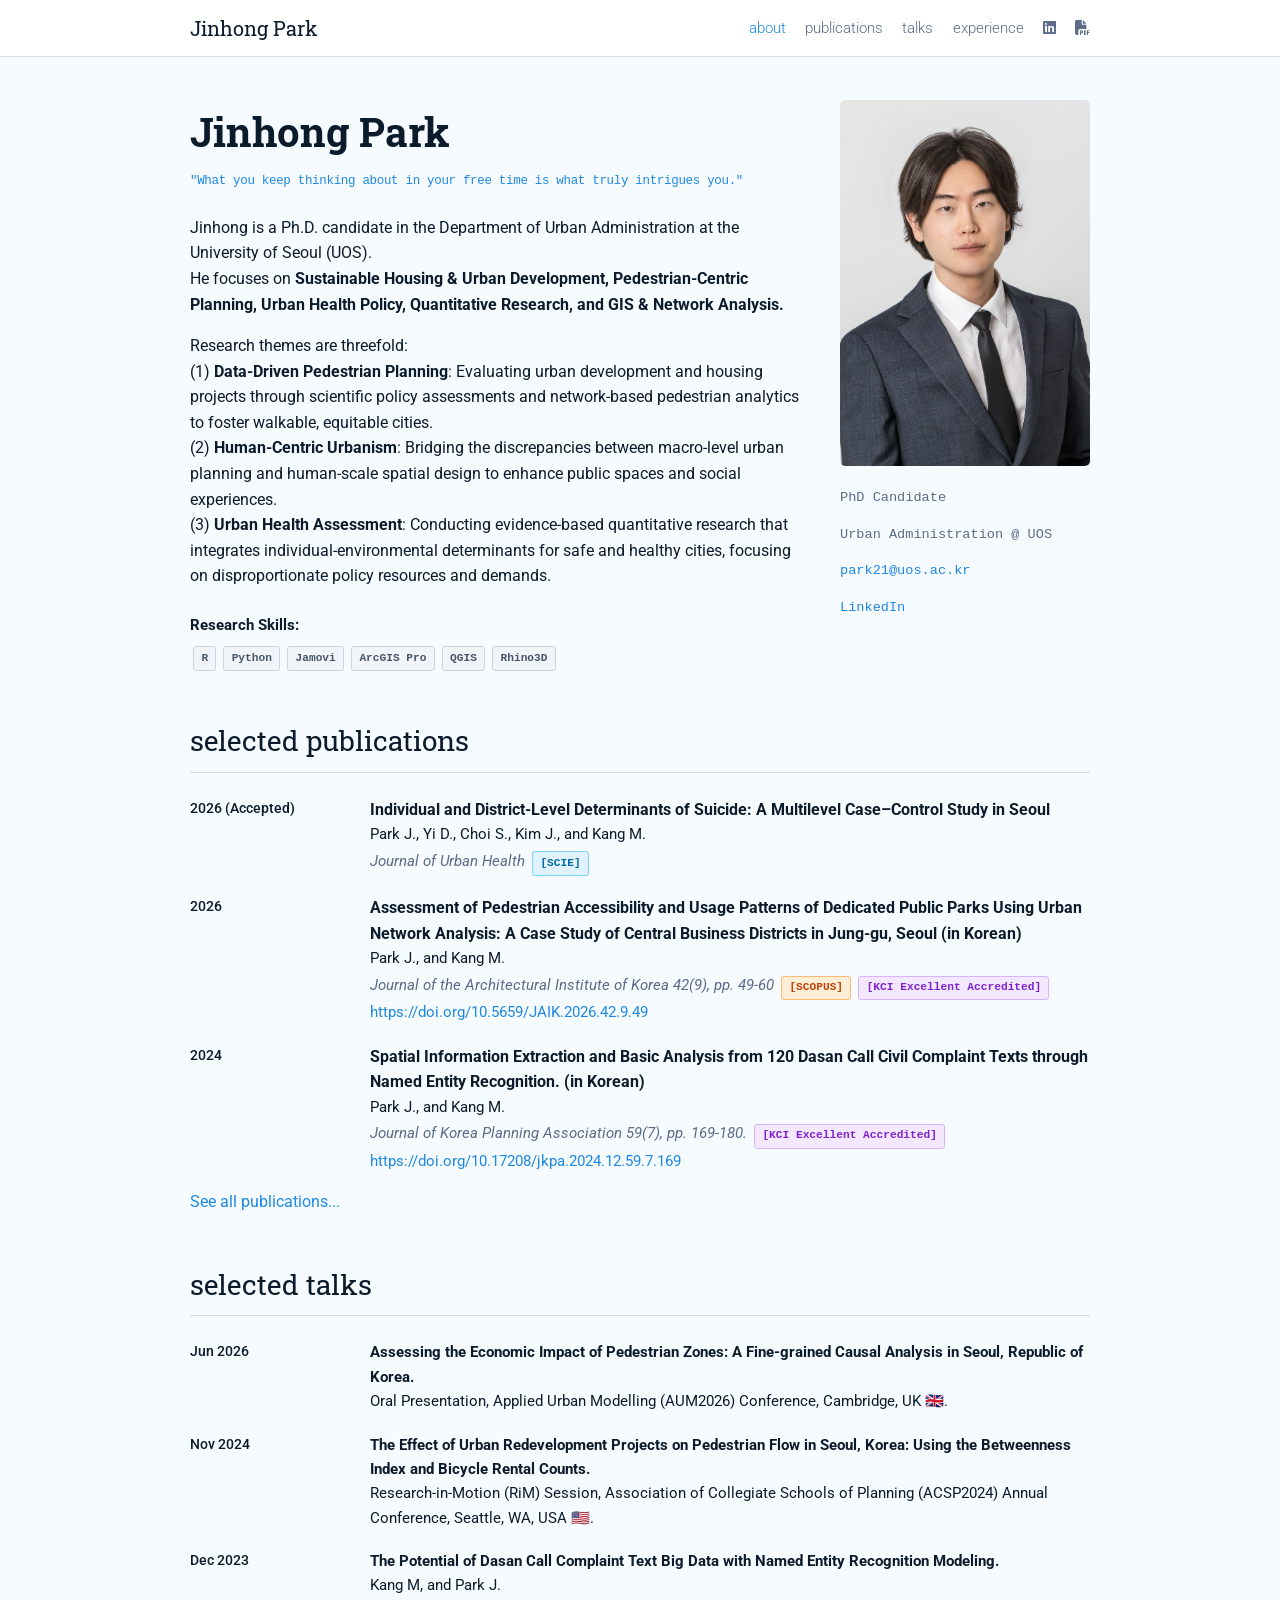
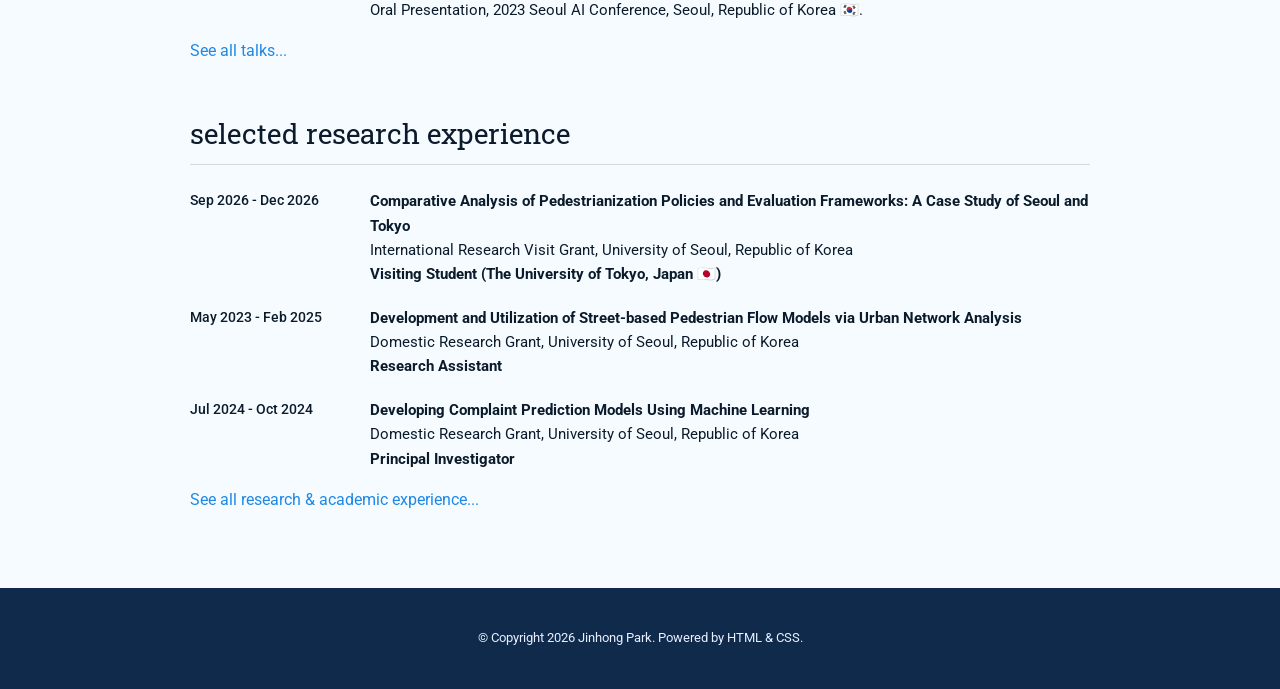
==== index.html @ 257b20b5 "Update index.html" ====
<!DOCTYPE html>
<html lang="en">
<head>
    <meta charset="UTF-8">
    <meta name="viewport" content="width=device-width, initial-scale=1.0">
    <title>Jinhong Park | About</title>
    <link rel="preconnect" href="https://fonts.googleapis.com">
    <link rel="preconnect" href="https://fonts.gstatic.com" crossorigin>
    <link href="https://fonts.googleapis.com/css2?family=Roboto+Slab:wght@300;400;500;700&family=Roboto:wght@300;400;500;700&display=swap" rel="stylesheet">
    <link rel="stylesheet" href="style.css">
    <link rel="stylesheet" href="https://cdnjs.cloudflare.com/ajax/libs/font-awesome/6.4.0/css/all.min.css">
    <link rel="icon" href="data:image/svg+xml,<svg xmlns=%22http://www.w3.org/2000/svg%22 viewBox=%220 0 100 100%22><text y=%22.9em%22 font-size=%2290%22>🪿</text></svg>">
</head>
<body>

    <header>
        <nav class="navbar">
            <div class="nav-container">
                <a href="index.html" class="nav-brand">Jinhong Park</a>
                <ul class="nav-links">
                    <li><a href="index.html" class="active">about</a></li>
                    <li><a href="publications.html">publications</a></li>
                    <li><a href="talks.html">talks</a></li>
                    <li><a href="experience.html">experience</a></li>
                    <li class="icon-link"><a href="https://linkedin.com/in/jinhong-park-a7374125a/" target="_blank" title="LinkedIn"><i class="fa-brands fa-linkedin"></i></a></li>
                    <li class="icon-link"><a href="assets/cv.pdf" target="_blank" title="Download Full CV"><i class="fa-solid fa-file-pdf"></i></a></li>
                </ul>
            </div>
        </nav>
    </header>

    <div class="container">
        <!-- Profile Side Floating -->
        <aside class="profile">
            <img src="assets/profile.JPG" alt="Jinhong Park" class="profile-img">
            <div class="profile-details">
                <p>PhD Candidate</p>
                <p>Urban Administration @ UOS</p>
                <p><a href="mailto:park21@uos.ac.kr">park21@uos.ac.kr</a></p>
                <p style="margin-top: 1rem;"><a href="https://www.linkedin.com/in/jinhong-park-a7374125a/">LinkedIn</a></p>
            </div>
        </aside>

        <!-- Content Area -->
        <main class="content">
            <section id="about">
                <h1 class="page-title">Jinhong Park</h1>
                <p class="affiliation" style="font-family: monospace; font-size: 0.78rem; letter-spacing: -0.3px; color: var(--theme-color); line-height: 1.5; margin-top: -0.5rem; margin-bottom: 1.5rem;">"What you keep thinking about in your free time is what truly intrigues you."</p>
                <p>Jinhong is a Ph.D. candidate in the Department of Urban Administration at the University of Seoul (UOS). <br> He focuses on <strong>Sustainable Housing & Urban Development, Pedestrian-Centric Planning, Urban Health Policy, Quantitative Research, and GIS & Network Analysis.</strong></p>
                <p>Research themes are threefold:<br>
                    (1) <strong>Data-Driven Pedestrian Planning</strong>: Evaluating urban development and housing projects through scientific policy assessments and network-based pedestrian analytics to foster walkable, equitable cities.<br>
                    (2) <strong>Human-Centric Urbanism</strong>: Bridging the discrepancies between macro-level urban planning and human-scale spatial design to enhance public spaces and social experiences.<br>
                    (3) <strong>Urban Health Assessment</strong>: Conducting evidence-based quantitative research that integrates individual-environmental determinants for safe and healthy cities, focusing on disproportionate policy resources and demands.<br>
                </p>

                <div class="skills-section" style="margin-top: 1.5rem; font-size: 0.95rem;">
                    <strong>Research Skills:</strong>
                    <div style="margin-top: 0.25rem;">
                        <span class="pub-tag" style="background: #f1f5f9; color: #475569; border: 1px solid #cbd5e1;">R</span>
                        <span class="pub-tag" style="background: #f1f5f9; color: #475569; border: 1px solid #cbd5e1;">Python</span>
                        <span class="pub-tag" style="background: #f1f5f9; color: #475569; border: 1px solid #cbd5e1;">Jamovi</span>
                        <span class="pub-tag" style="background: #f1f5f9; color: #475569; border: 1px solid #cbd5e1;">ArcGIS Pro</span>
                        <span class="pub-tag" style="background: #f1f5f9; color: #475569; border: 1px solid #cbd5e1;">QGIS</span>
                        <span class="pub-tag" style="background: #f1f5f9; color: #475569; border: 1px solid #cbd5e1;">Rhino3D</span>
                    </div>
                </div>
            </section>

            <section id="selected-publications">
                <h2>selected publications</h2>
                <div class="news-list">
                    <div class="news-item">
                        <div class="news-date">2026 (Accepted)</div>
                        <div class="news-content pub-item">
                            <strong class="pub-title">Individual and District-Level Determinants of Suicide: A Multilevel Case–Control Study in Seoul</strong><br>
                            Park J., Yi D., Choi S., Kim J., and Kang M.<br>
                            <em>Journal of Urban Health</em>
                            <span class="pub-tag scie">[SCIE]</span>
                        </div>
                    </div>
                    <div class="news-item">
                        <div class="news-date">2026</div>
                        <div class="news-content pub-item">
                            <strong class="pub-title">Assessment of Pedestrian Accessibility and Usage Patterns of Dedicated Public Parks Using Urban Network Analysis: A Case Study of Central Business Districts in Jung-gu, Seoul (in Korean)</strong><br>
                            Park J., and Kang M.<br>
                            <em>Journal of the Architectural Institute of Korea 42(9), pp. 49-60</em>
                            <span class="pub-tag scopus">[SCOPUS]</span> <span class="pub-tag kci">[KCI Excellent Accredited]</span>
                            <a href="https://doi.org/10.5659/JAIK.2026.42.9.49" target="_blank" rel="noopener noreferrer">https://doi.org/10.5659/JAIK.2026.42.9.49</a>
                        </div>
                    </div>                         
                    <div class="news-item">
                        <div class="news-date">2024</div>
                        <div class="news-content pub-item">
                            <strong class="pub-title">Spatial Information Extraction and Basic Analysis from 120 Dasan Call Civil Complaint Texts through Named Entity Recognition. (in Korean)</strong><br>
                            Park J., and Kang M.<br>
                            <em>Journal of Korea Planning Association 59(7), pp. 169-180.</em>
                            <span class="pub-tag kci">[KCI Excellent Accredited]</span><br>
                            <a href="https://doi.org/10.17208/jkpa.2024.12.59.7.169" target="_blank" rel="noopener noreferrer">https://doi.org/10.17208/jkpa.2024.12.59.7.169</a>
                        </div>
                    </div>
                </div>
                <p style="margin-top: 1rem;"><a href="publications.html">See all publications...</a></p>
            </section>

            <section id="selected-talks">
                <h2>selected talks</h2>
                <div class="news-list">
                    <div class="news-item">
                        <div class="news-date">Jun 2026</div>
                        <div class="news-content">
                            <strong>Assessing the Economic Impact of Pedestrian Zones: A Fine-grained Causal Analysis in Seoul, Republic of Korea.</strong><br>
                            Oral Presentation, Applied Urban Modelling (AUM2026) Conference, Cambridge, UK 🇬🇧.
                        </div>
                    </div>
                    <div class="news-item">
                        <div class="news-date">Nov 2024</div>
                        <div class="news-content">
                            <strong>The Effect of Urban Redevelopment Projects on Pedestrian Flow in Seoul, Korea: Using the Betweenness Index and Bicycle Rental Counts.</strong><br>
                            Research-in-Motion (RiM) Session, Association of Collegiate Schools of Planning (ACSP2024) Annual Conference, Seattle, WA, USA 🇺🇸.
                        </div>
                    </div>
                    <div class="news-item">
                        <div class="news-date">Dec 2023</div>
                        <div class="news-content">
                            <strong>The Potential of Dasan Call Complaint Text Big Data with Named Entity Recognition Modeling.</strong><br>
                            Kang M, and Park J.<br>
                            Oral Presentation, 2023 Seoul AI Conference, Seoul, Republic of Korea 🇰🇷.
                        </div>
                    </div>
                </div>
                <p style="margin-top: 1rem;"><a href="talks.html">See all talks...</a></p>
            </section>

            <section id="selected-experience">
                <h2>selected research experience</h2>
                <div class="news-list">
                    <div class="news-item">
                        <div class="news-date">Sep 2026 ‐ Dec 2026</div>
                        <div class="news-content">
                            <strong>Comparative Analysis of Pedestrianization Policies and Evaluation Frameworks: A Case Study of Seoul and Tokyo</strong><br>
                            International Research Visit Grant, University of Seoul, Republic of Korea<br>
                            <strong>Visiting Student (The University of Tokyo, Japan 🇯🇵)</strong><br>
                        </div>
                    </div>                    
                    <div class="news-item">
                        <div class="news-date">May 2023 ‐ Feb 2025</div>
                        <div class="news-content">
                            <strong>Development and Utilization of Street-based Pedestrian Flow Models via Urban Network Analysis</strong><br>
                            Domestic Research Grant, University of Seoul, Republic of Korea<br>
                            <strong>Research Assistant</strong><br>
                        </div>
                    </div>
                    <div class="news-item">
                        <div class="news-date">Jul 2024 ‐ Oct 2024</div>
                        <div class="news-content">
                            <strong>Developing Complaint Prediction Models Using Machine Learning</strong><br>
                            Domestic Research Grant, University of Seoul, Republic of Korea<br>
                            <strong>Principal Investigator</strong><br>
                        </div>
                    </div>                    
                </div>
                <p style="margin-top: 1rem;"><a href="experience.html">See all research & academic experience...</a></p>
            </section>

        </main>
    </div>

    <footer>
        <div class="footer-container">
            &copy; Copyright <span id="year"></span> Jinhong Park. Powered by HTML & CSS.
        </div>
    </footer>

    <script src="main.js"></script>
</body>
</html>
---- style.css ----
:root {
    /* 파란 계열 팔레트로 교체: 신뢰감 있는 남색/파란 톤 */
    --bg-color: #f6fbff;          /* 옅은 아이스 블루 배경 */
    --text-color: #0b1b2b;         /* 매우 어두운 남색 계열 텍스트 */
    --text-muted: #5b6b88;          /* 중간 남색 계열 텍스트 */
    --theme-color: #1e88e5;         /* 메인 파란 계열(링크/주색) */
    --theme-hover: #1976d2;         /* 호버 시 더 어두운 파란색 */
    --border-color: rgba(12, 28, 60, 0.15); /* 다크 남색 계열 비주얼 경계 */
    --footer-bg: #0f2a4a;            /* 네이비 톤의 풋터 배경 */
    --footer-text: #e8f0ff;           /* 풋터 텍스트 밝은 색상 */

    font-family: 'Roboto', sans-serif;
    font-size: 16px;
    line-height: 1.6;
}

* {
    margin: 0;
    padding: 0;
    box-sizing: border-box;
}

body {
    background-color: var(--bg-color);
    color: var(--text-color);
    -webkit-font-smoothing: antialiased;
}

a {
    color: var(--theme-color);
    text-decoration: none;
}
a:hover {
    color: var(--theme-hover);
    text-decoration: underline;
}

/* Header & Nav */
header {
    background: rgba(255, 255, 255, 0.95);
    border-bottom: 1px solid var(--border-color);
    position: fixed;
    top: 0;
    width: 100%;
    z-index: 1000;
    height: 57px;
}

.navbar {
    max-width: 930px;
    margin: 0 auto;
    height: 100%;
}

.nav-container {
    display: flex;
    justify-content: space-between;
    align-items: center;
    height: 100%;
    padding: 0 15px;
}

.nav-brand {
    font-family: 'Roboto Slab', serif;
    font-size: 1.25rem;
    color: var(--text-color);
    font-weight: 400;
    text-decoration: none;
}
.nav-brand:hover {
    color: var(--theme-color);
    text-decoration: none;
}

.nav-links {
    list-style: none;
    display: flex;
    gap: 1.2rem;
}

.nav-links li a {
    color: var(--text-muted);
    font-size: 0.95rem;
    font-weight: 300;
}
.nav-links li a:hover {
    color: var(--theme-color);
    text-decoration: none;
}
.nav-links li a.active {
    color: var(--theme-color);
}
.icon-link a {
    font-size: 1.1rem;
}

/* Main Container Layout */
.container {
    max-width: 930px;
    margin: 100px auto 60px;
    padding: 0 15px;
}
.container::after {
    content: "";
    display: table;
    clear: both;
}

/* Right Profile Section */
.profile {
    float: right;
    width: 250px;
    margin-left: 40px;
    margin-bottom: 2rem;
}

.profile-img {
    width: 100%;
    height: auto;
    border-radius: 5px;
    margin-bottom: 15px;
}

.profile-details {
    font-family: monospace;
    font-size: 0.85rem;
    color: var(--text-muted);
    line-height: 1.5;
}

/* Left Content Area */
.content {
    /* No flex needed, content will naturally flow around the floated profile */
}

h1.page-title {
    font-family: 'Roboto Slab', serif;
    font-size: 2.5rem;
    font-weight: 700;
    margin-bottom: 1rem;
    color: var(--text-color);
}

h2 {
    font-family: 'Roboto Slab', serif;
    font-size: 1.75rem;
    font-weight: 400;
    margin-top: 3rem;
    margin-bottom: 1.5rem;
    color: var(--text-color);
    border-bottom: 1px solid var(--border-color);
    padding-bottom: 0.5rem;
}

p {
    margin-bottom: 1rem;
}

/* News/List 2-Column styling */
.news-list {
    display: block;
}

.news-item {
    display: flex;
    align-items: flex-start;
    margin-bottom: 1.2rem;
}
.news-item:last-child {
    margin-bottom: 0;
}

.news-date {
    width: 180px;
    flex-shrink: 0;
    font-size: 0.9rem;
    font-weight: 500;
    color: var(--text-color);
    padding-right: 15px;
    white-space: nowrap;
}

.news-content {
    flex: 1;
    font-size: 0.95rem;
    color: var(--text-color);
}

.news-content em {
    color: var(--text-muted);
    font-style: italic;
}

.pub-title {
    font-size: 1rem;
}

/* Badges */
.pub-tag {
    display: inline-block;
    padding: 0.15rem 0.45rem;
    font-size: 0.7rem;
    font-family: monospace;
    font-weight: bold;
    border-radius: 3px;
    margin-left: 0.2rem;
    margin-top: 0.3rem;
}
.pub-tag.kci {
    background-color: #f3e8ff;
    color: #7e22ce;
    border: 1px solid #d8b4fe;
}
.pub-tag.scie {
    background-color: #e0f2fe;
    color: #0369a1;
    border: 1px solid #7dd3fc;
}
.pub-tag.scopus {
    background-color: #ffedd5;
    color: #c2410c;
    border: 1px solid #fdba74;
}

/* Footer */
footer {
    background-color: var(--footer-bg);
    color: var(--footer-text);
    text-align: center;
    padding: 2.5rem 15px;
    font-size: 0.8rem;
    margin-top: auto;
}

/* Responsive adjustments */
@media (max-width: 768px) {
    .profile {
        float: none;
        width: 100%;
        max-width: 300px;
        margin: 0 auto 2rem;
        text-align: center;
    }
    .news-item {
        flex-direction: column;
    }
    .news-date {
        margin-bottom: 0.25rem;
    }
}
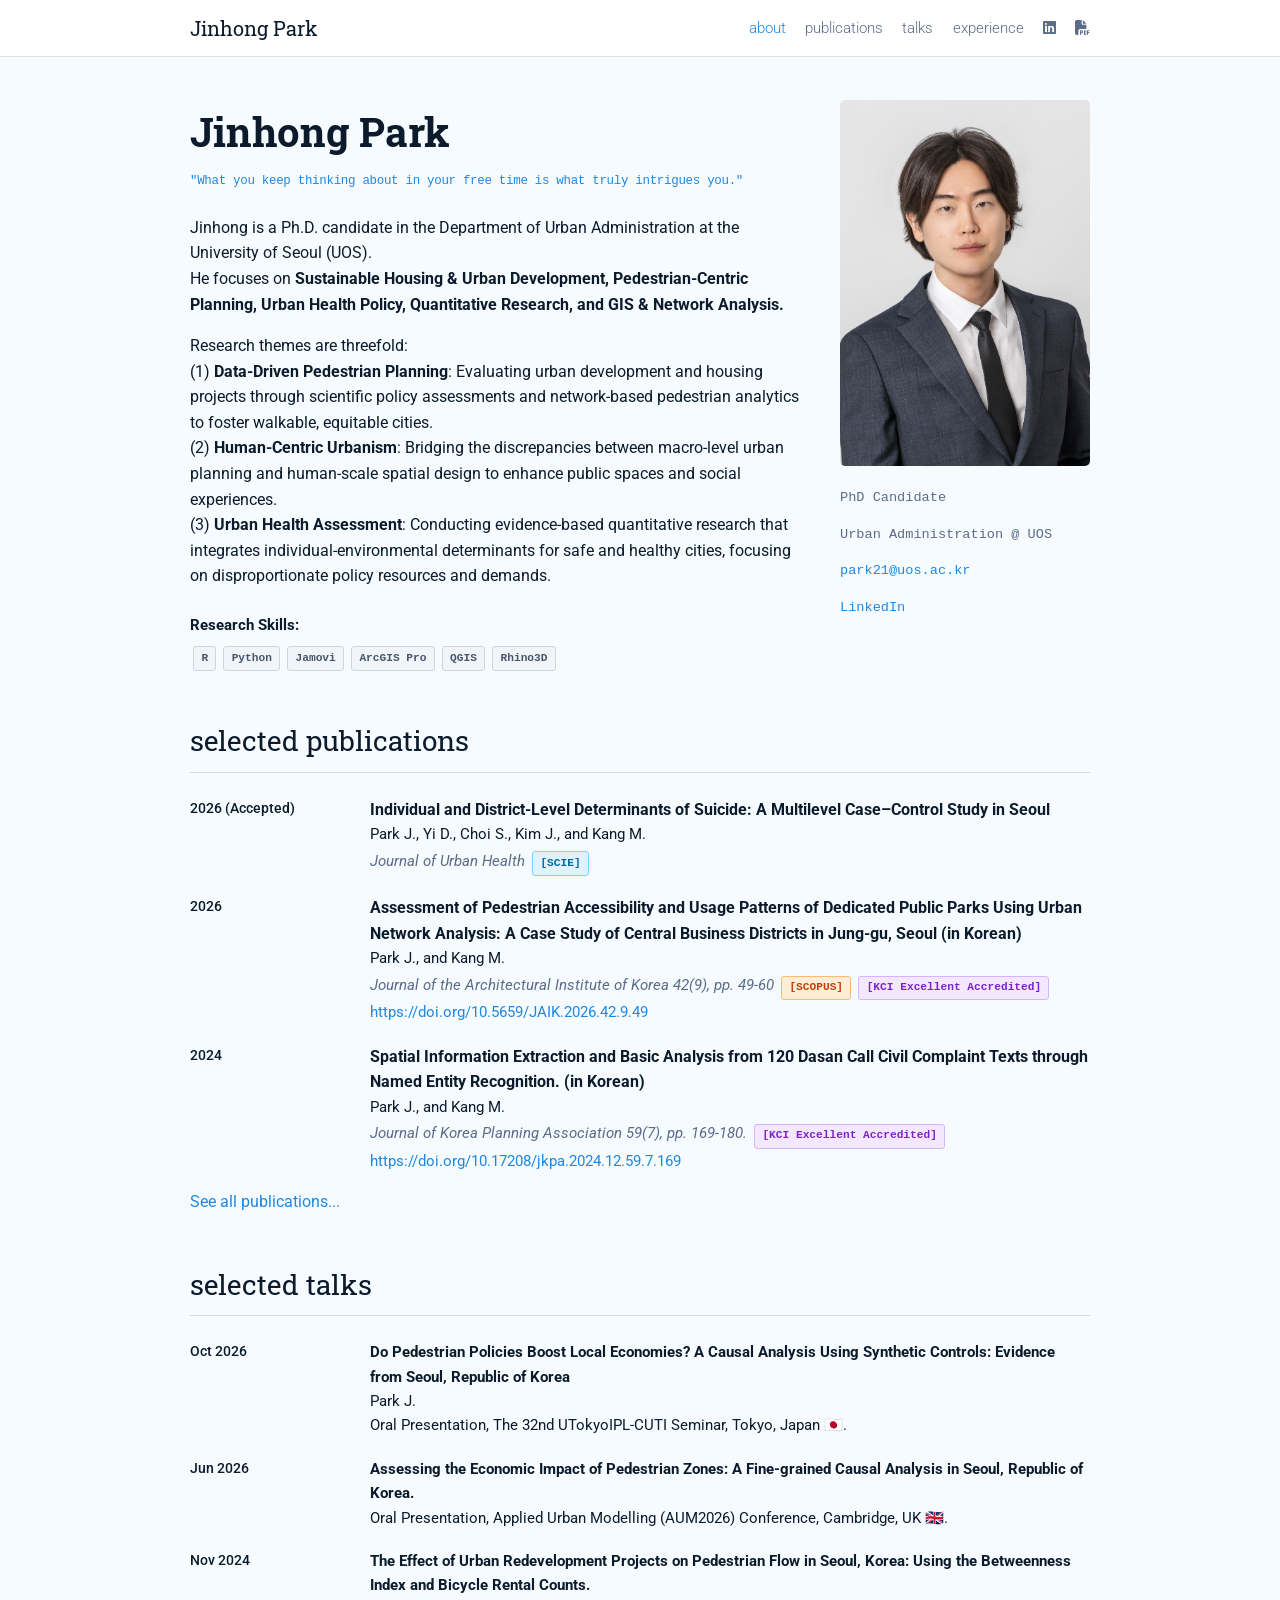
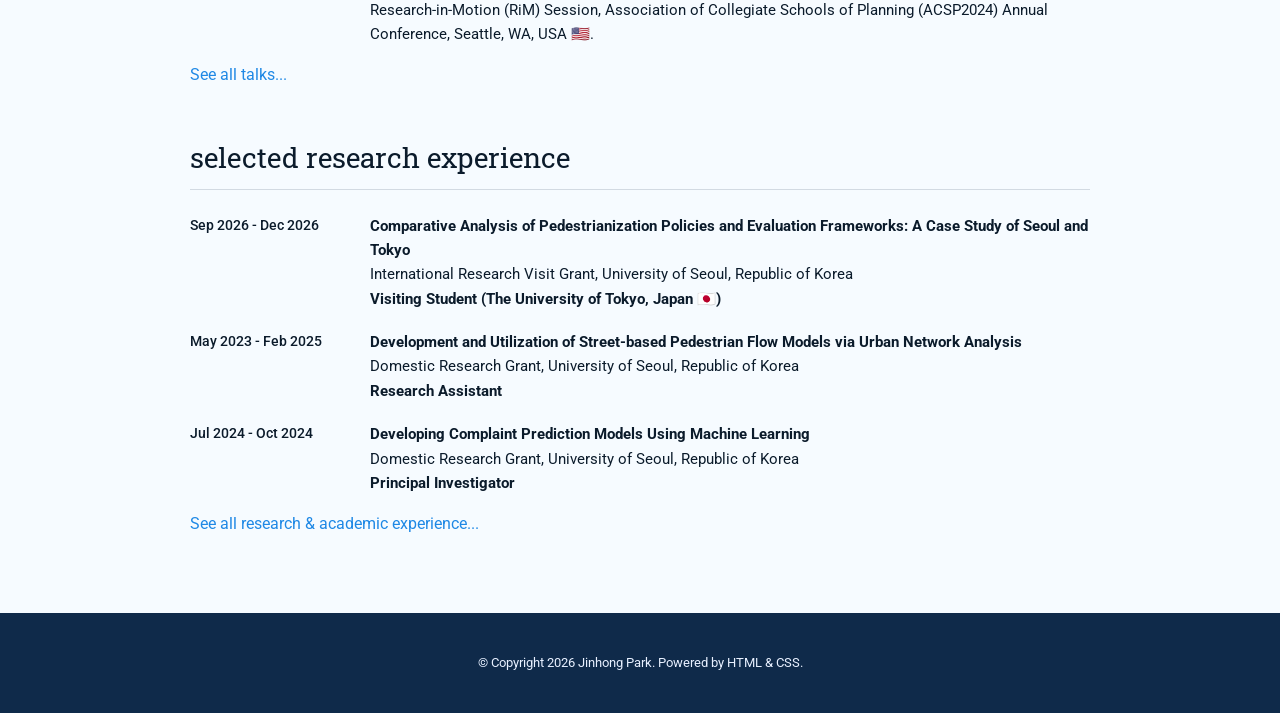
==== commit 9fcd5fbe: "Update index.html" ====
--- a/index.html
+++ b/index.html
@@ -106,6 +106,14 @@
                 <h2>selected talks</h2>
                 <div class="news-list">
                     <div class="news-item">
+                        <div class="news-date">Oct 2026</div>
+                        <div class="news-content">
+                            <strong>Do Pedestrian Policies Boost Local Economies? A Causal Analysis Using Synthetic Controls: Evidence from Seoul, Republic of Korea</strong><br>
+                            Park J.<br>
+                            Oral Presentation, The 32nd UTokyoIPL-CUTI Seminar, Tokyo, Japan 🇯🇵.
+                        </div>
+                    </div>                    
+                    <div class="news-item">
                         <div class="news-date">Jun 2026</div>
                         <div class="news-content">
                             <strong>Assessing the Economic Impact of Pedestrian Zones: A Fine-grained Causal Analysis in Seoul, Republic of Korea.</strong><br>
@@ -117,14 +125,6 @@
                         <div class="news-content">
                             <strong>The Effect of Urban Redevelopment Projects on Pedestrian Flow in Seoul, Korea: Using the Betweenness Index and Bicycle Rental Counts.</strong><br>
                             Research-in-Motion (RiM) Session, Association of Collegiate Schools of Planning (ACSP2024) Annual Conference, Seattle, WA, USA 🇺🇸.
-                        </div>
-                    </div>
-                    <div class="news-item">
-                        <div class="news-date">Dec 2023</div>
-                        <div class="news-content">
-                            <strong>The Potential of Dasan Call Complaint Text Big Data with Named Entity Recognition Modeling.</strong><br>
-                            Kang M, and Park J.<br>
-                            Oral Presentation, 2023 Seoul AI Conference, Seoul, Republic of Korea 🇰🇷.
                         </div>
                     </div>
                 </div>
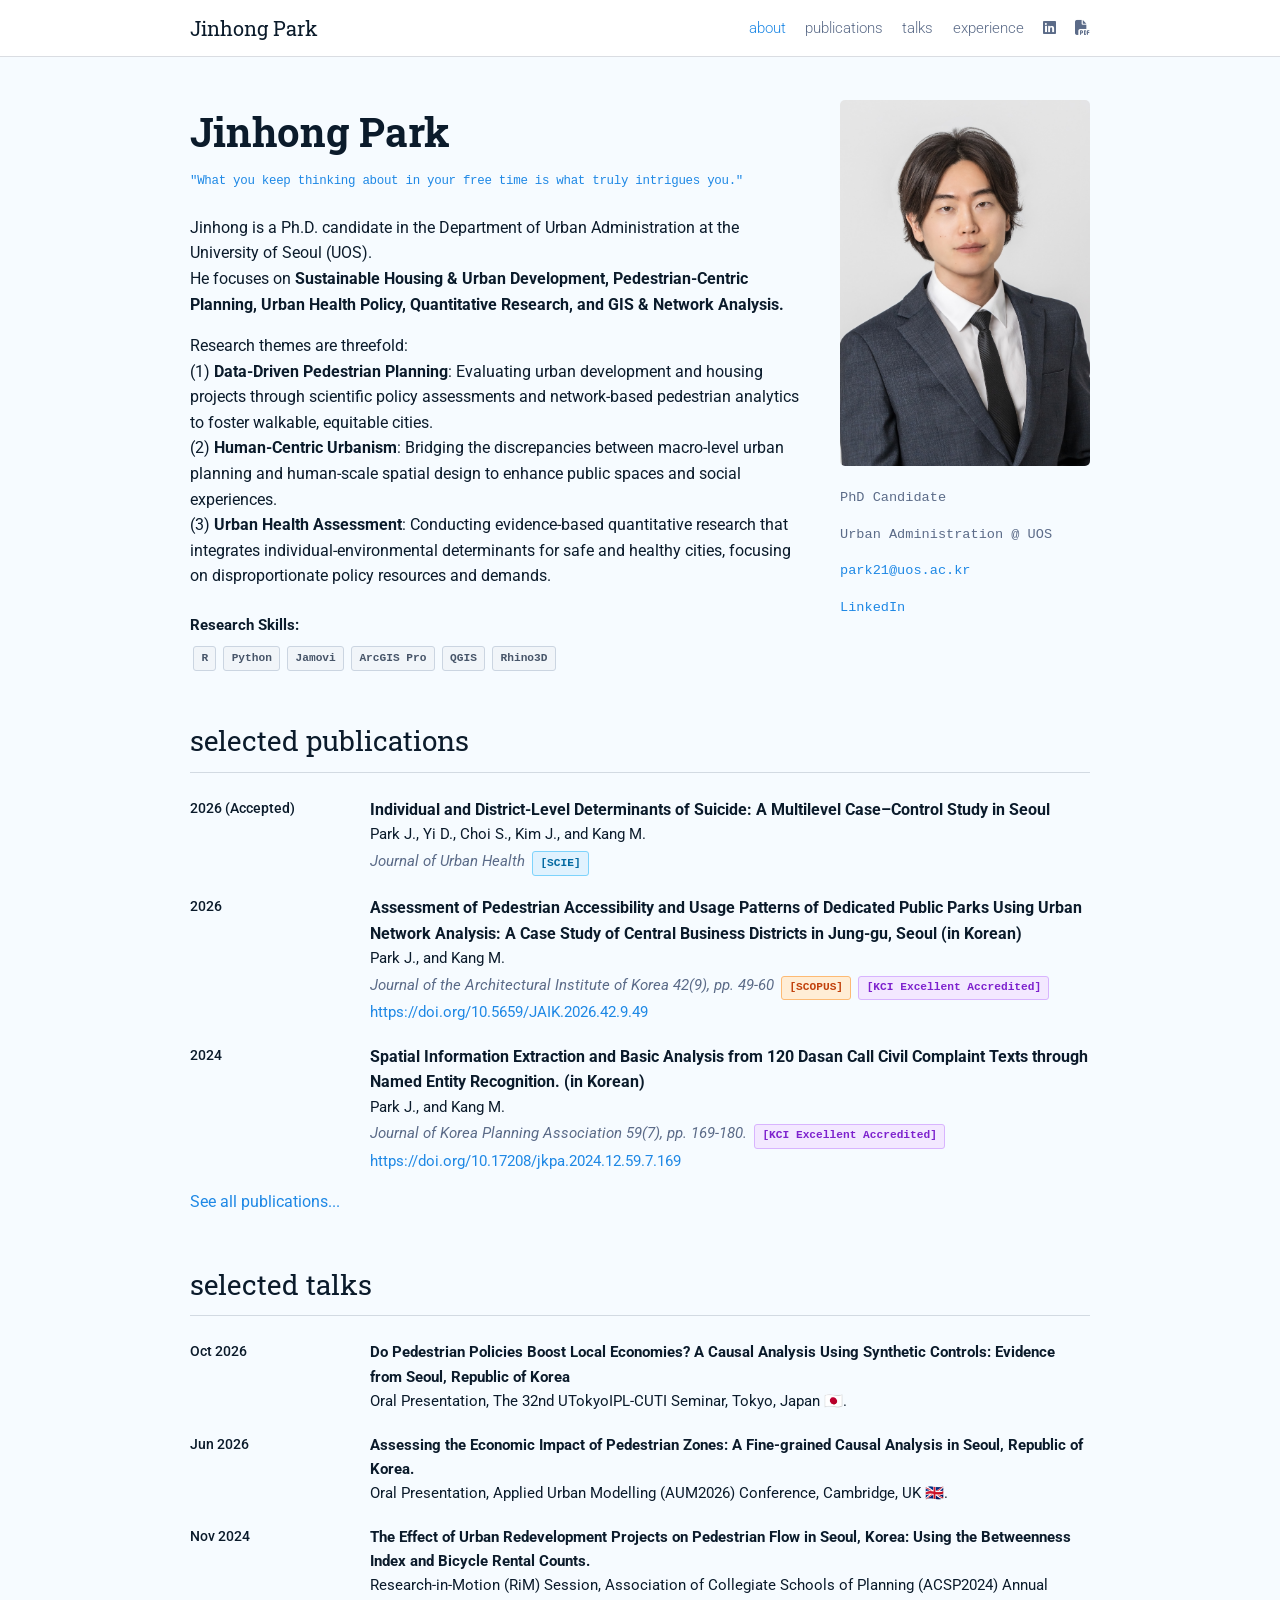
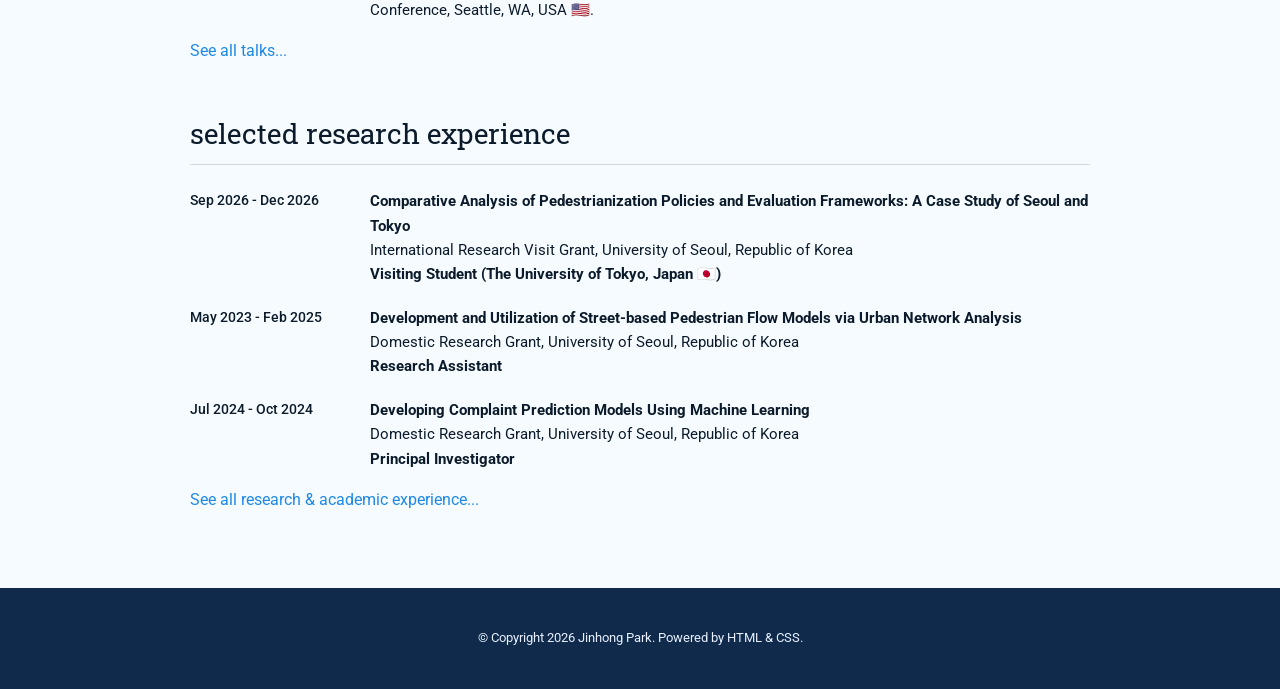
==== commit be0a2563: "Update index.html" ====
--- a/index.html
+++ b/index.html
@@ -109,7 +109,6 @@
                         <div class="news-date">Oct 2026</div>
                         <div class="news-content">
                             <strong>Do Pedestrian Policies Boost Local Economies? A Causal Analysis Using Synthetic Controls: Evidence from Seoul, Republic of Korea</strong><br>
-                            Park J.<br>
                             Oral Presentation, The 32nd UTokyoIPL-CUTI Seminar, Tokyo, Japan 🇯🇵.
                         </div>
                     </div>                    
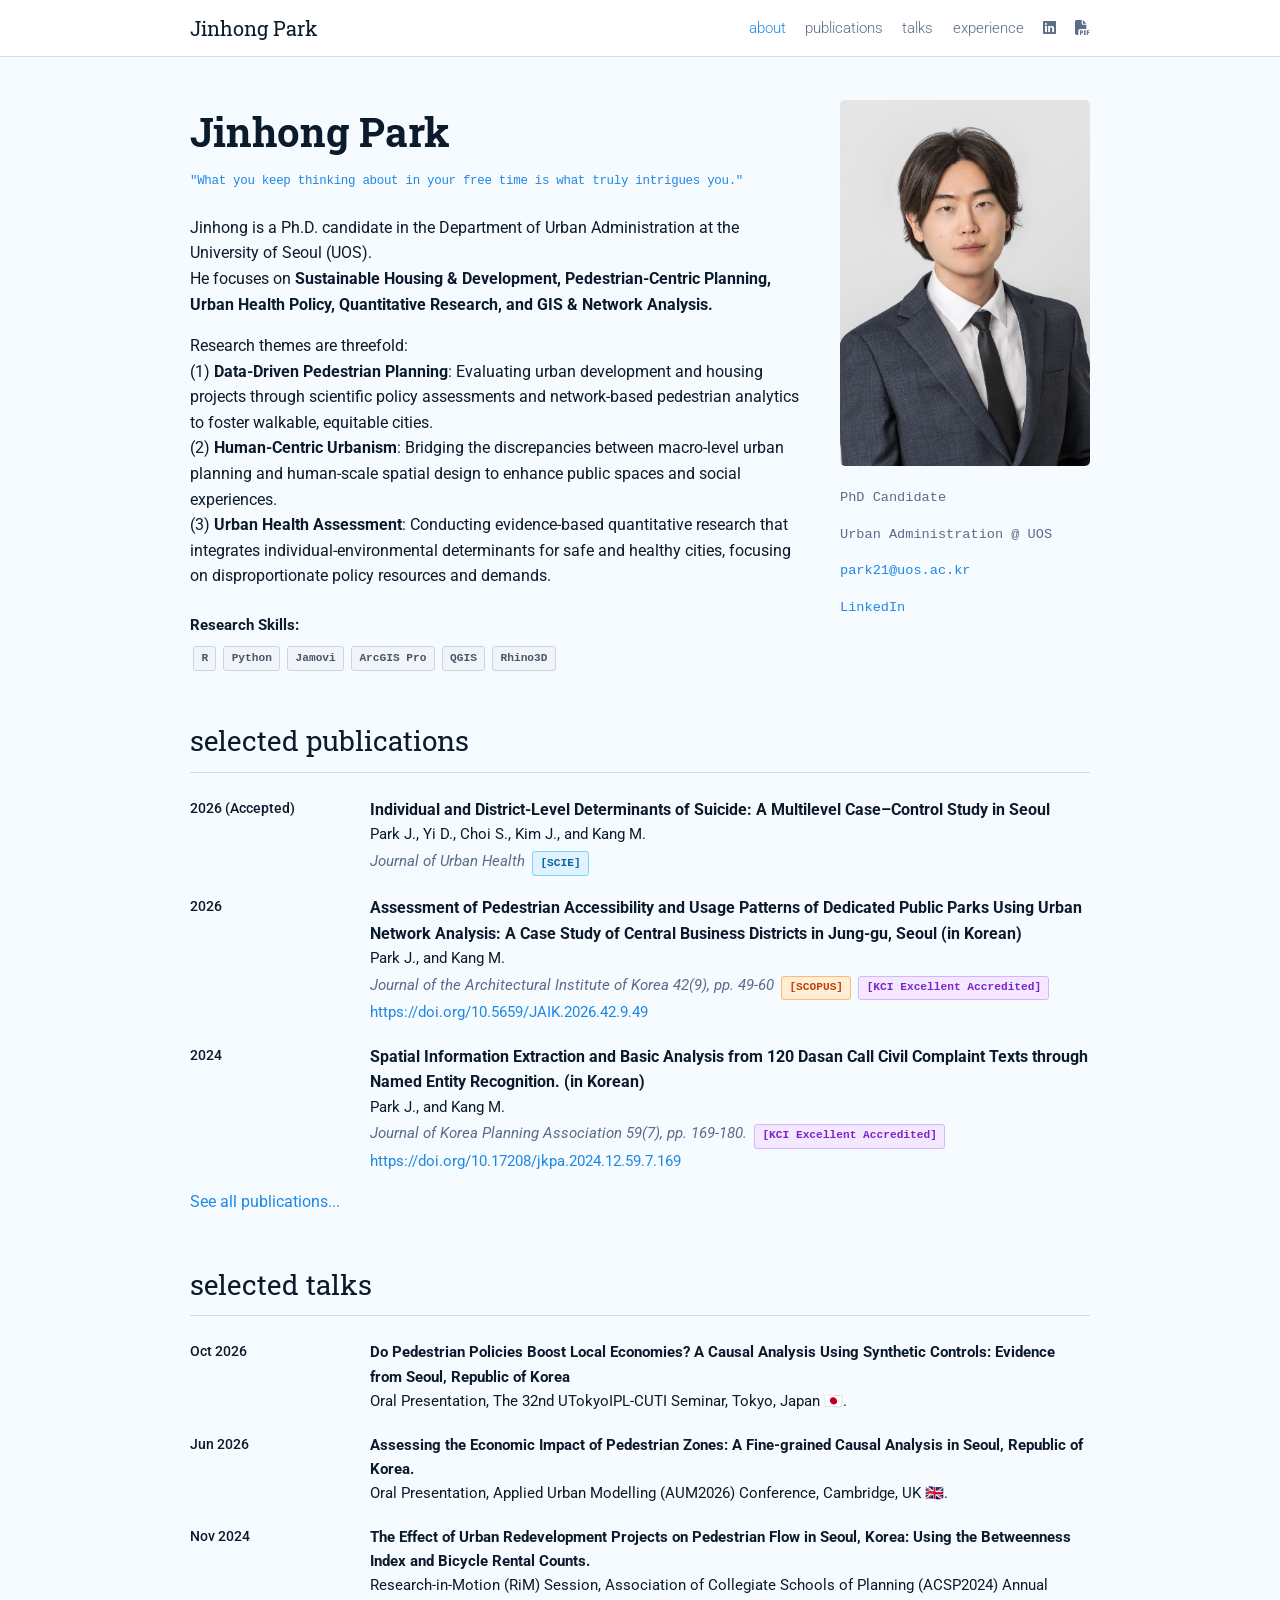
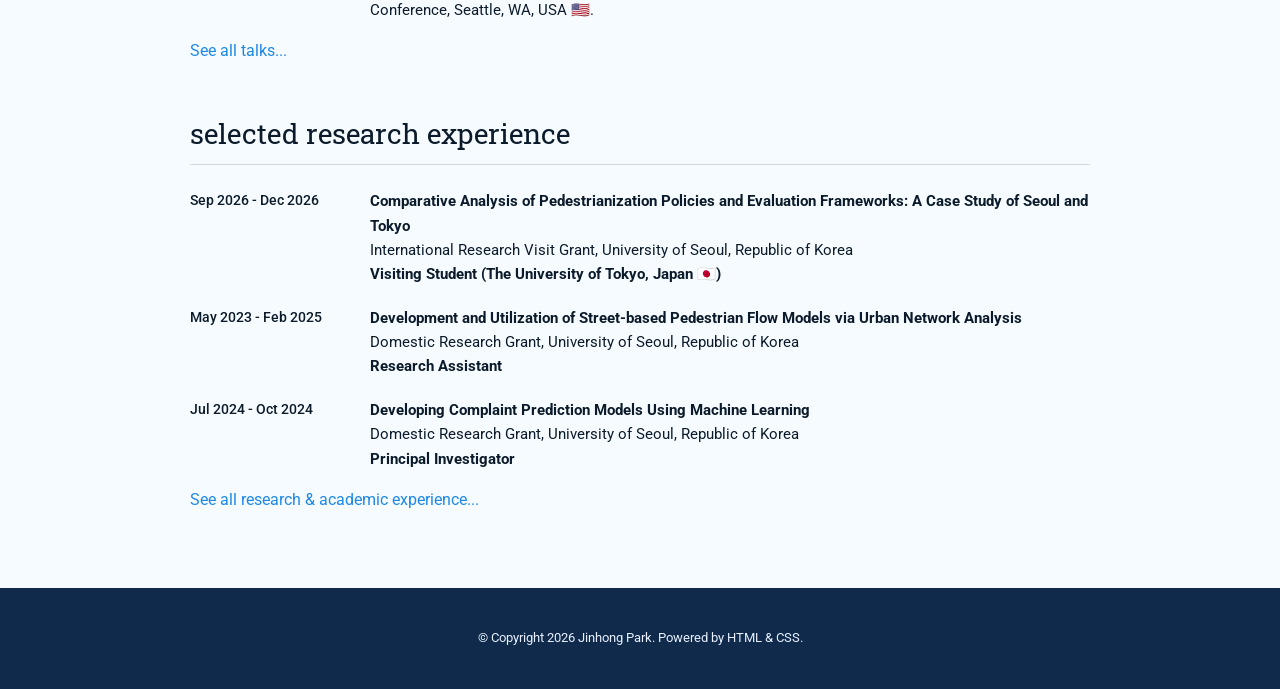
==== commit 036194a8: "Update index.html" ====
--- a/index.html
+++ b/index.html
@@ -46,7 +46,7 @@
             <section id="about">
                 <h1 class="page-title">Jinhong Park</h1>
                 <p class="affiliation" style="font-family: monospace; font-size: 0.78rem; letter-spacing: -0.3px; color: var(--theme-color); line-height: 1.5; margin-top: -0.5rem; margin-bottom: 1.5rem;">"What you keep thinking about in your free time is what truly intrigues you."</p>
-                <p>Jinhong is a Ph.D. candidate in the Department of Urban Administration at the University of Seoul (UOS). <br> He focuses on <strong>Sustainable Housing & Urban Development, Pedestrian-Centric Planning, Urban Health Policy, Quantitative Research, and GIS & Network Analysis.</strong></p>
+                <p>Jinhong is a Ph.D. candidate in the Department of Urban Administration at the University of Seoul (UOS). <br> He focuses on <strong>Sustainable Housing & Development, Pedestrian-Centric Planning, Urban Health Policy, Quantitative Research, and GIS & Network Analysis.</strong></p>
                 <p>Research themes are threefold:<br>
                     (1) <strong>Data-Driven Pedestrian Planning</strong>: Evaluating urban development and housing projects through scientific policy assessments and network-based pedestrian analytics to foster walkable, equitable cities.<br>
                     (2) <strong>Human-Centric Urbanism</strong>: Bridging the discrepancies between macro-level urban planning and human-scale spatial design to enhance public spaces and social experiences.<br>
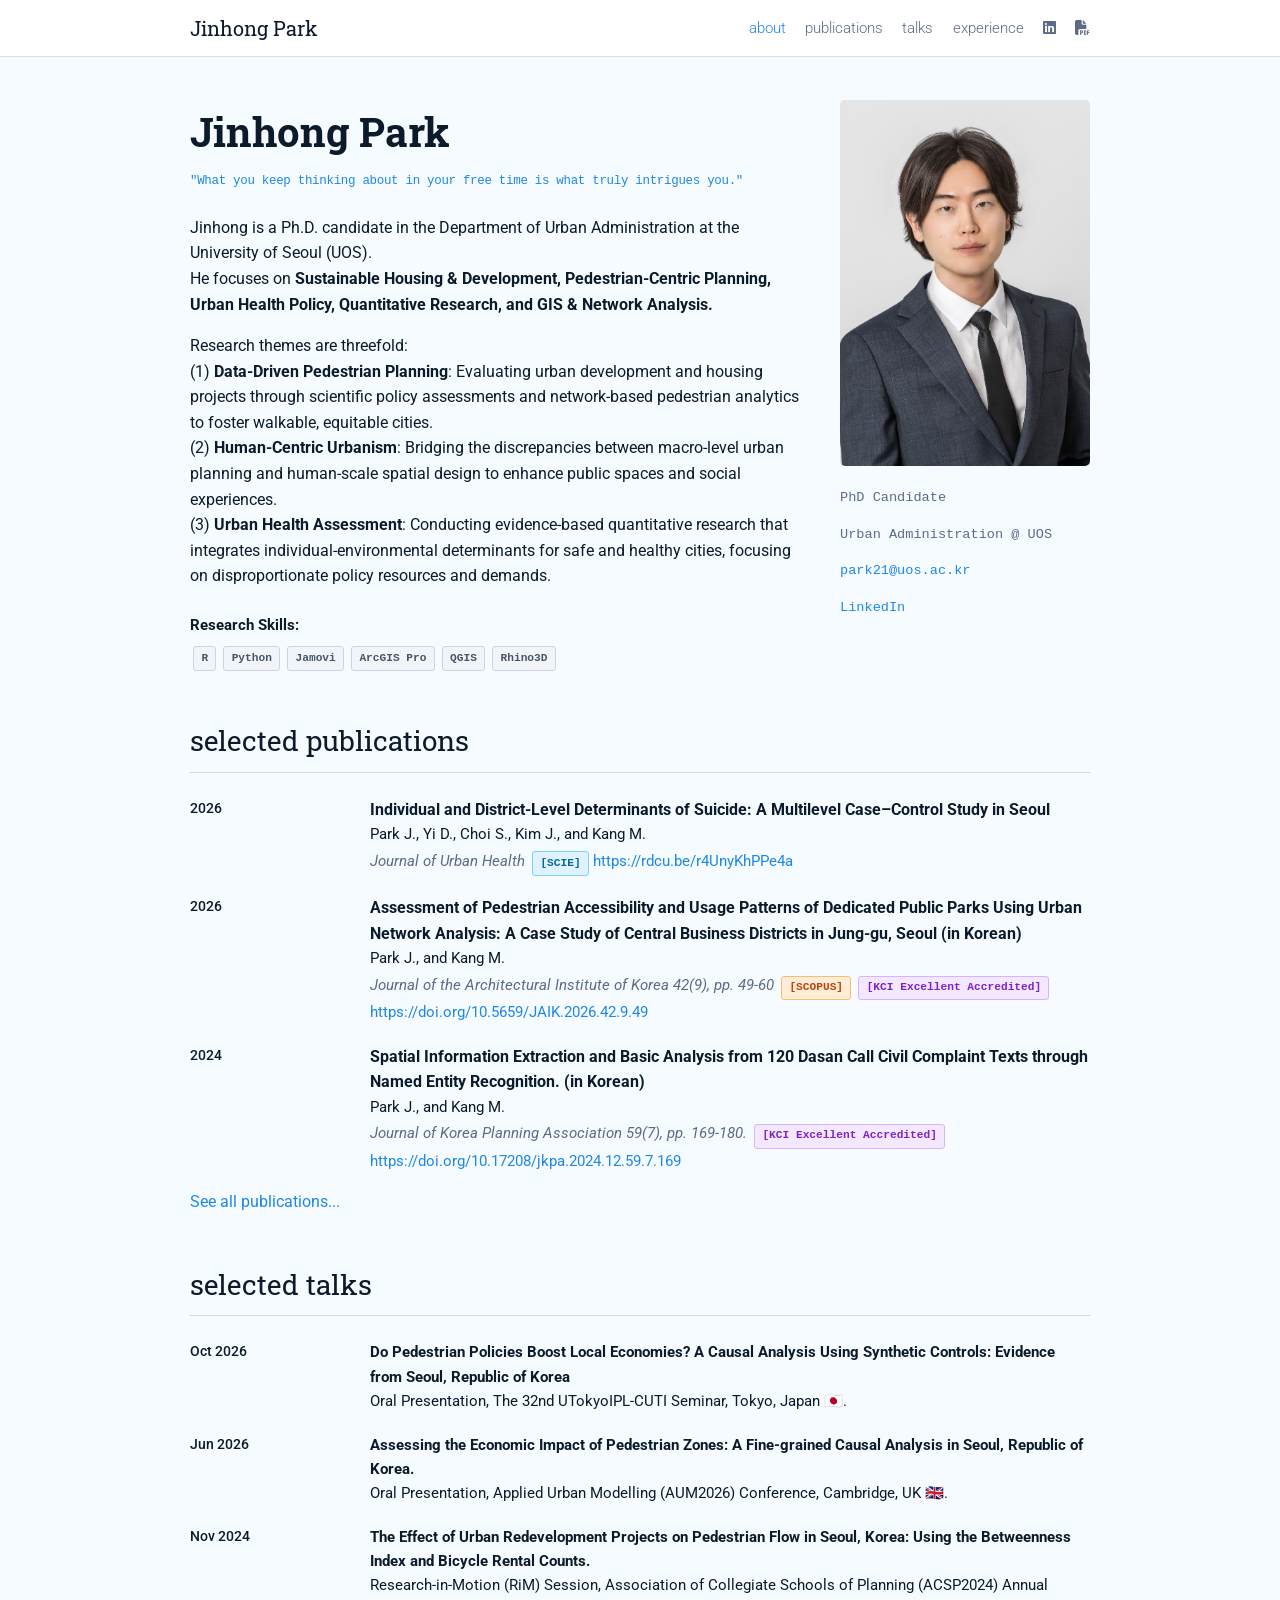
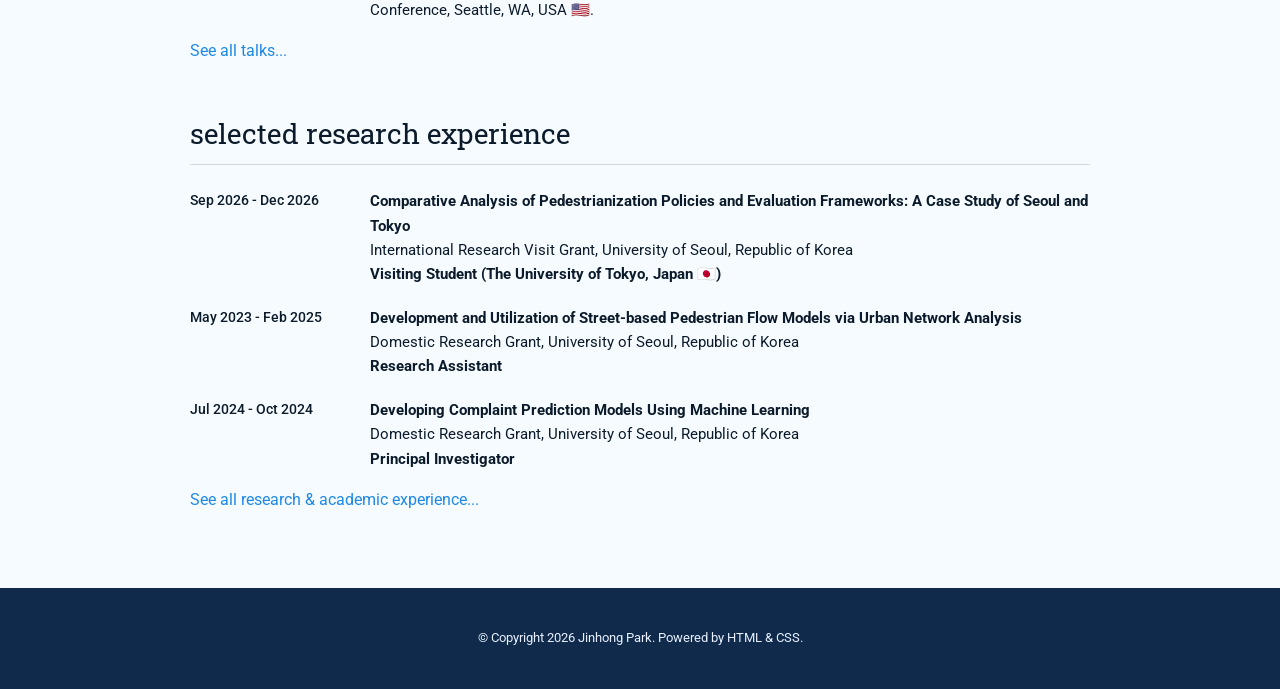
==== commit 77d88de3: "Change news date format in selected publications Updated the news date format for clarity." ====
--- a/index.html
+++ b/index.html
@@ -70,12 +70,13 @@
                 <h2>selected publications</h2>
                 <div class="news-list">
                     <div class="news-item">
-                        <div class="news-date">2026 (Accepted)</div>
+                        <div class="news-date">2026</div>
                         <div class="news-content pub-item">
                             <strong class="pub-title">Individual and District-Level Determinants of Suicide: A Multilevel Case–Control Study in Seoul</strong><br>
                             Park J., Yi D., Choi S., Kim J., and Kang M.<br>
                             <em>Journal of Urban Health</em>
                             <span class="pub-tag scie">[SCIE]</span>
+                            <a href="https://rdcu.be/r4UnyKhPPe4a" target="_blank" rel="noopener noreferrer">https://rdcu.be/r4UnyKhPPe4a</a>                            
                         </div>
                     </div>
                     <div class="news-item">
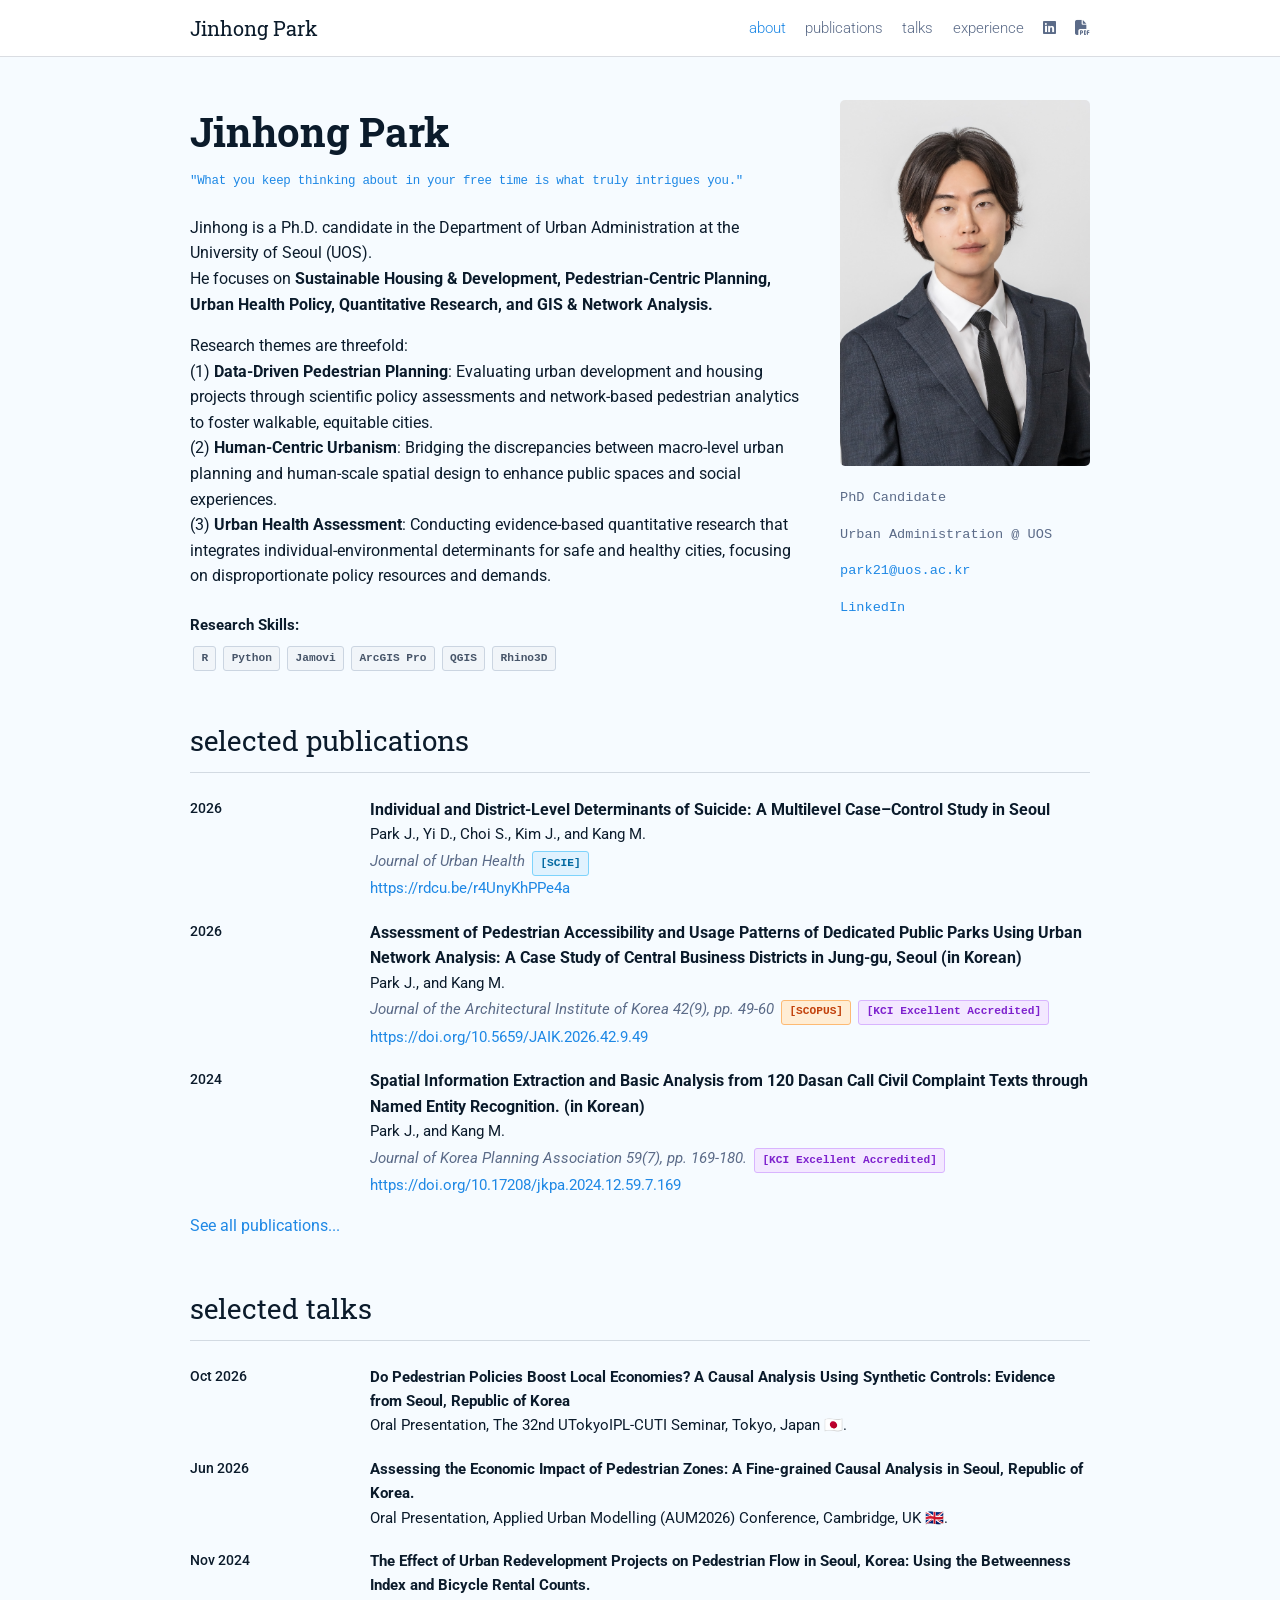
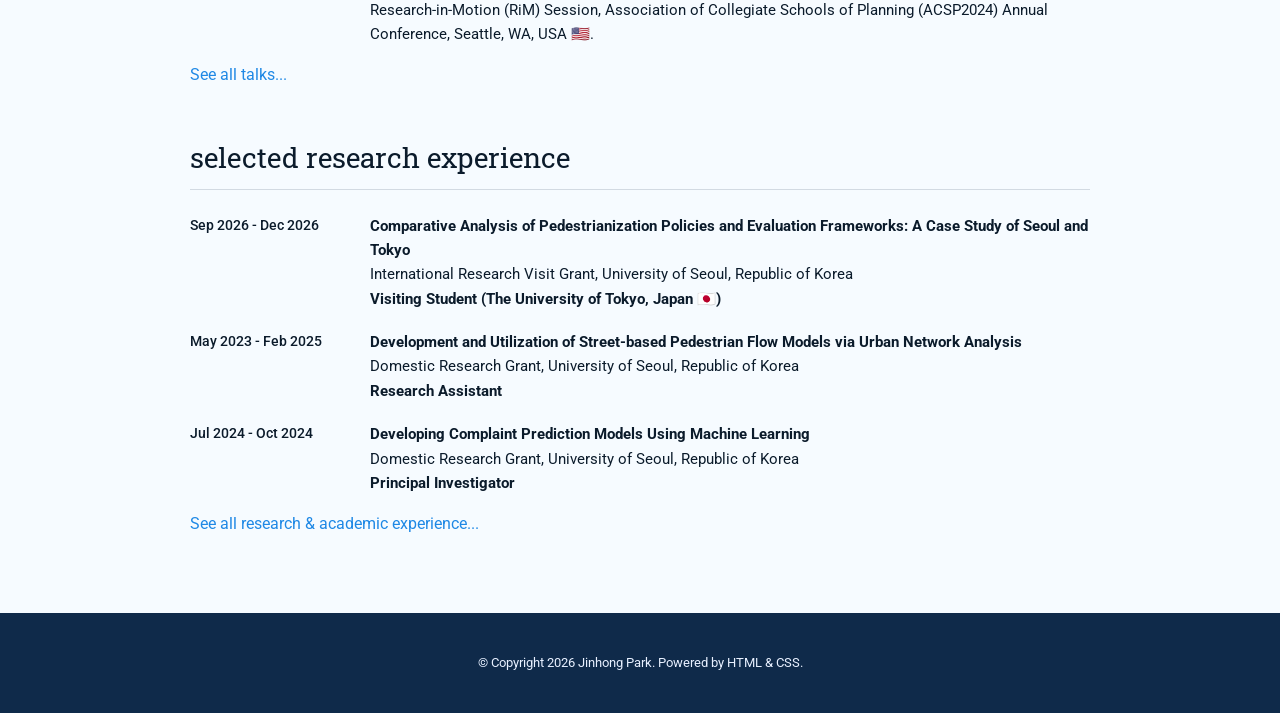
==== commit fce12ddc: "Fix formatting of publication tag in index.html" ====
--- a/index.html
+++ b/index.html
@@ -75,7 +75,7 @@
                             <strong class="pub-title">Individual and District-Level Determinants of Suicide: A Multilevel Case–Control Study in Seoul</strong><br>
                             Park J., Yi D., Choi S., Kim J., and Kang M.<br>
                             <em>Journal of Urban Health</em>
-                            <span class="pub-tag scie">[SCIE]</span>
+                            <span class="pub-tag scie">[SCIE]</span><br>
                             <a href="https://rdcu.be/r4UnyKhPPe4a" target="_blank" rel="noopener noreferrer">https://rdcu.be/r4UnyKhPPe4a</a>                            
                         </div>
                     </div>
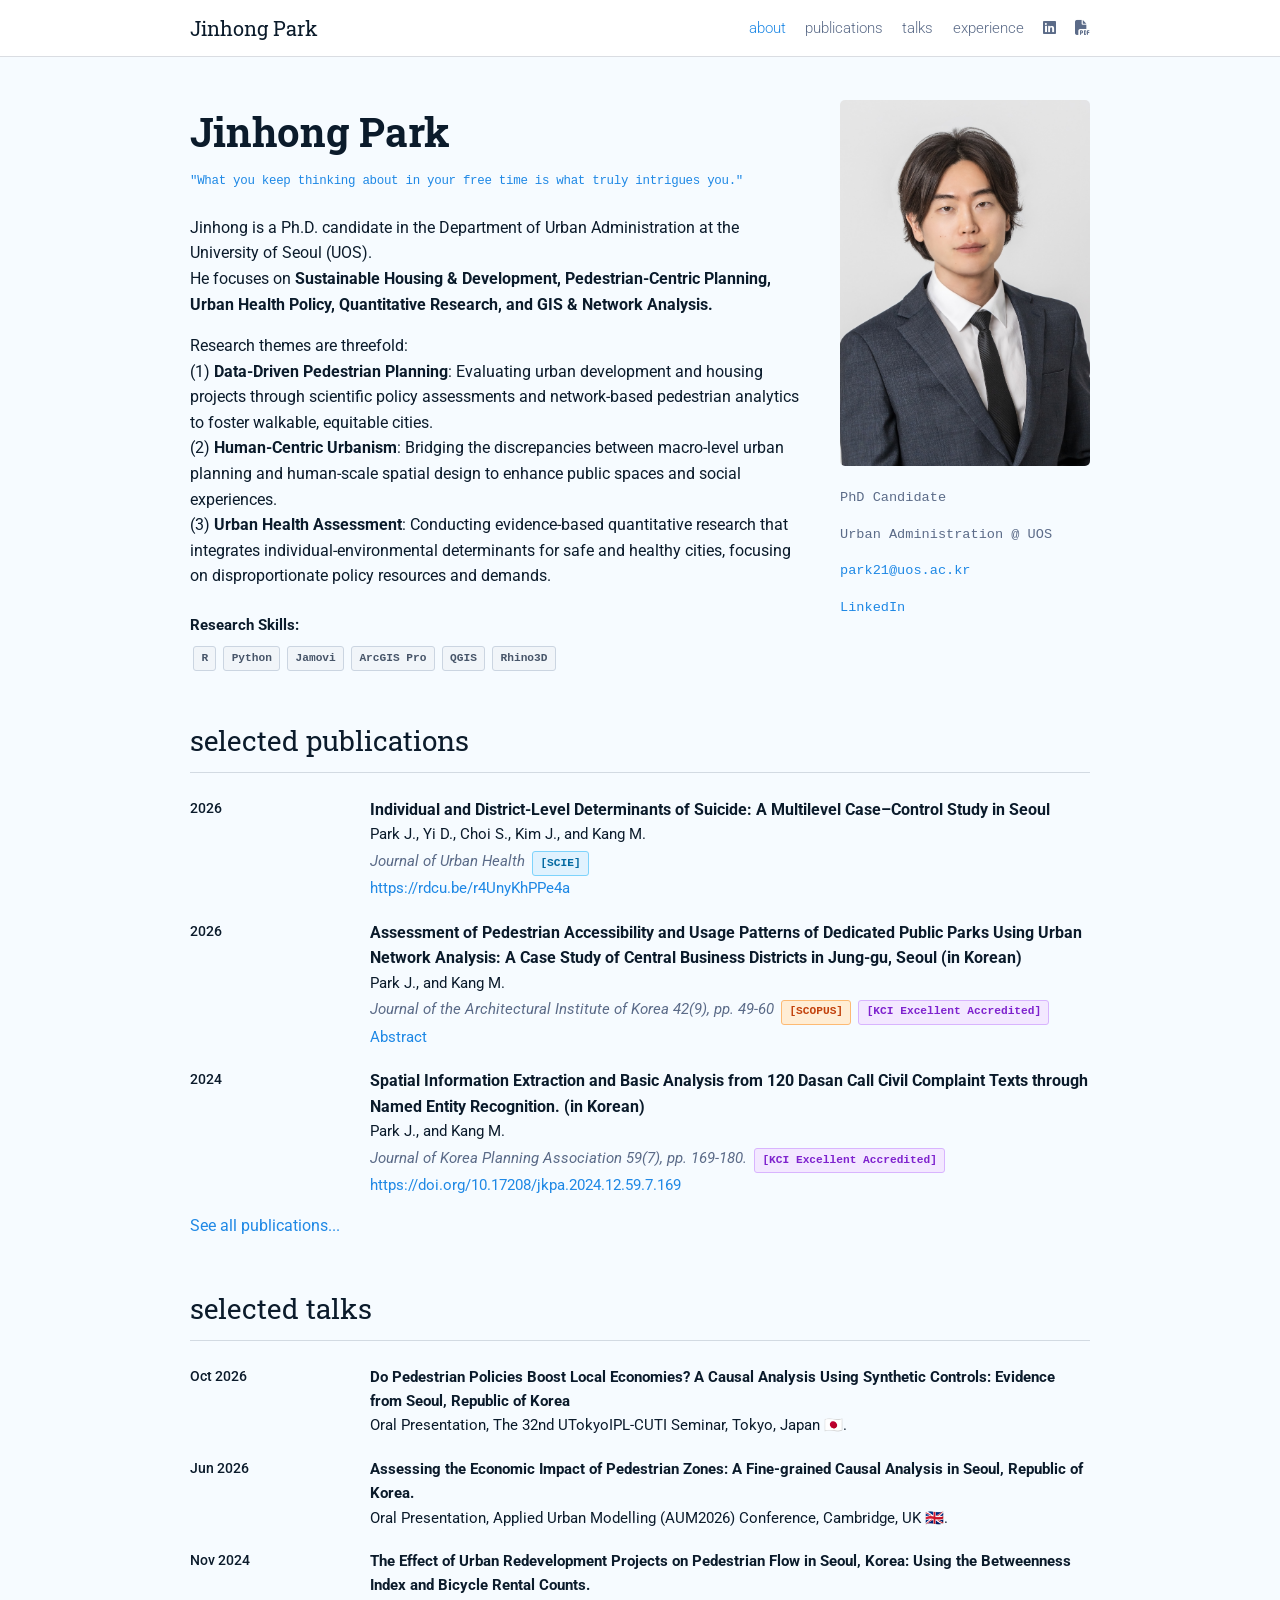
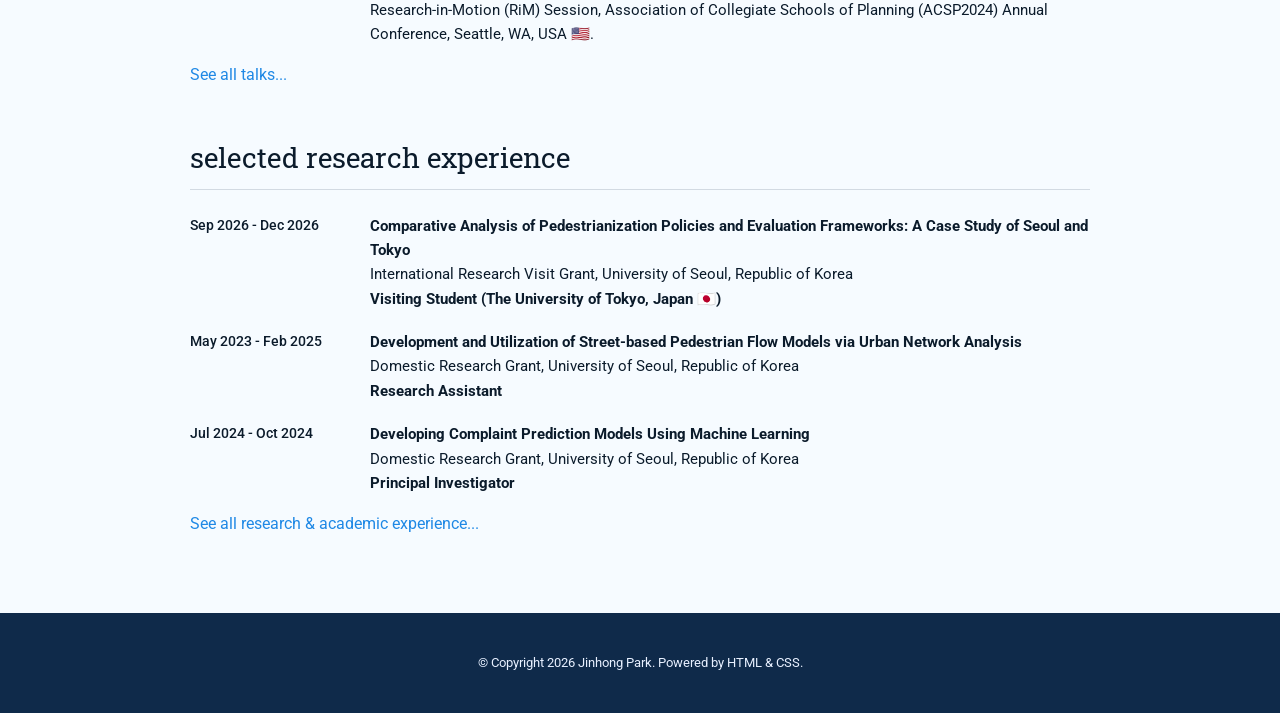
==== commit 4c5028aa: "Update index.html" ====
--- a/index.html
+++ b/index.html
@@ -86,7 +86,7 @@
                             Park J., and Kang M.<br>
                             <em>Journal of the Architectural Institute of Korea 42(9), pp. 49-60</em>
                             <span class="pub-tag scopus">[SCOPUS]</span> <span class="pub-tag kci">[KCI Excellent Accredited]</span>
-                            <a href="https://doi.org/10.5659/JAIK.2026.42.9.49" target="_blank" rel="noopener noreferrer">https://doi.org/10.5659/JAIK.2026.42.9.49</a>
+                            <a href="https://www.kci.go.kr/kciportal/ci/sereArticleSearch/ciSereArtiView.kci?sereArticleSearchBean.artiId=ART003382482" target="_blank" rel="noopener noreferrer">Abstract</a>
                         </div>
                     </div>                         
                     <div class="news-item">
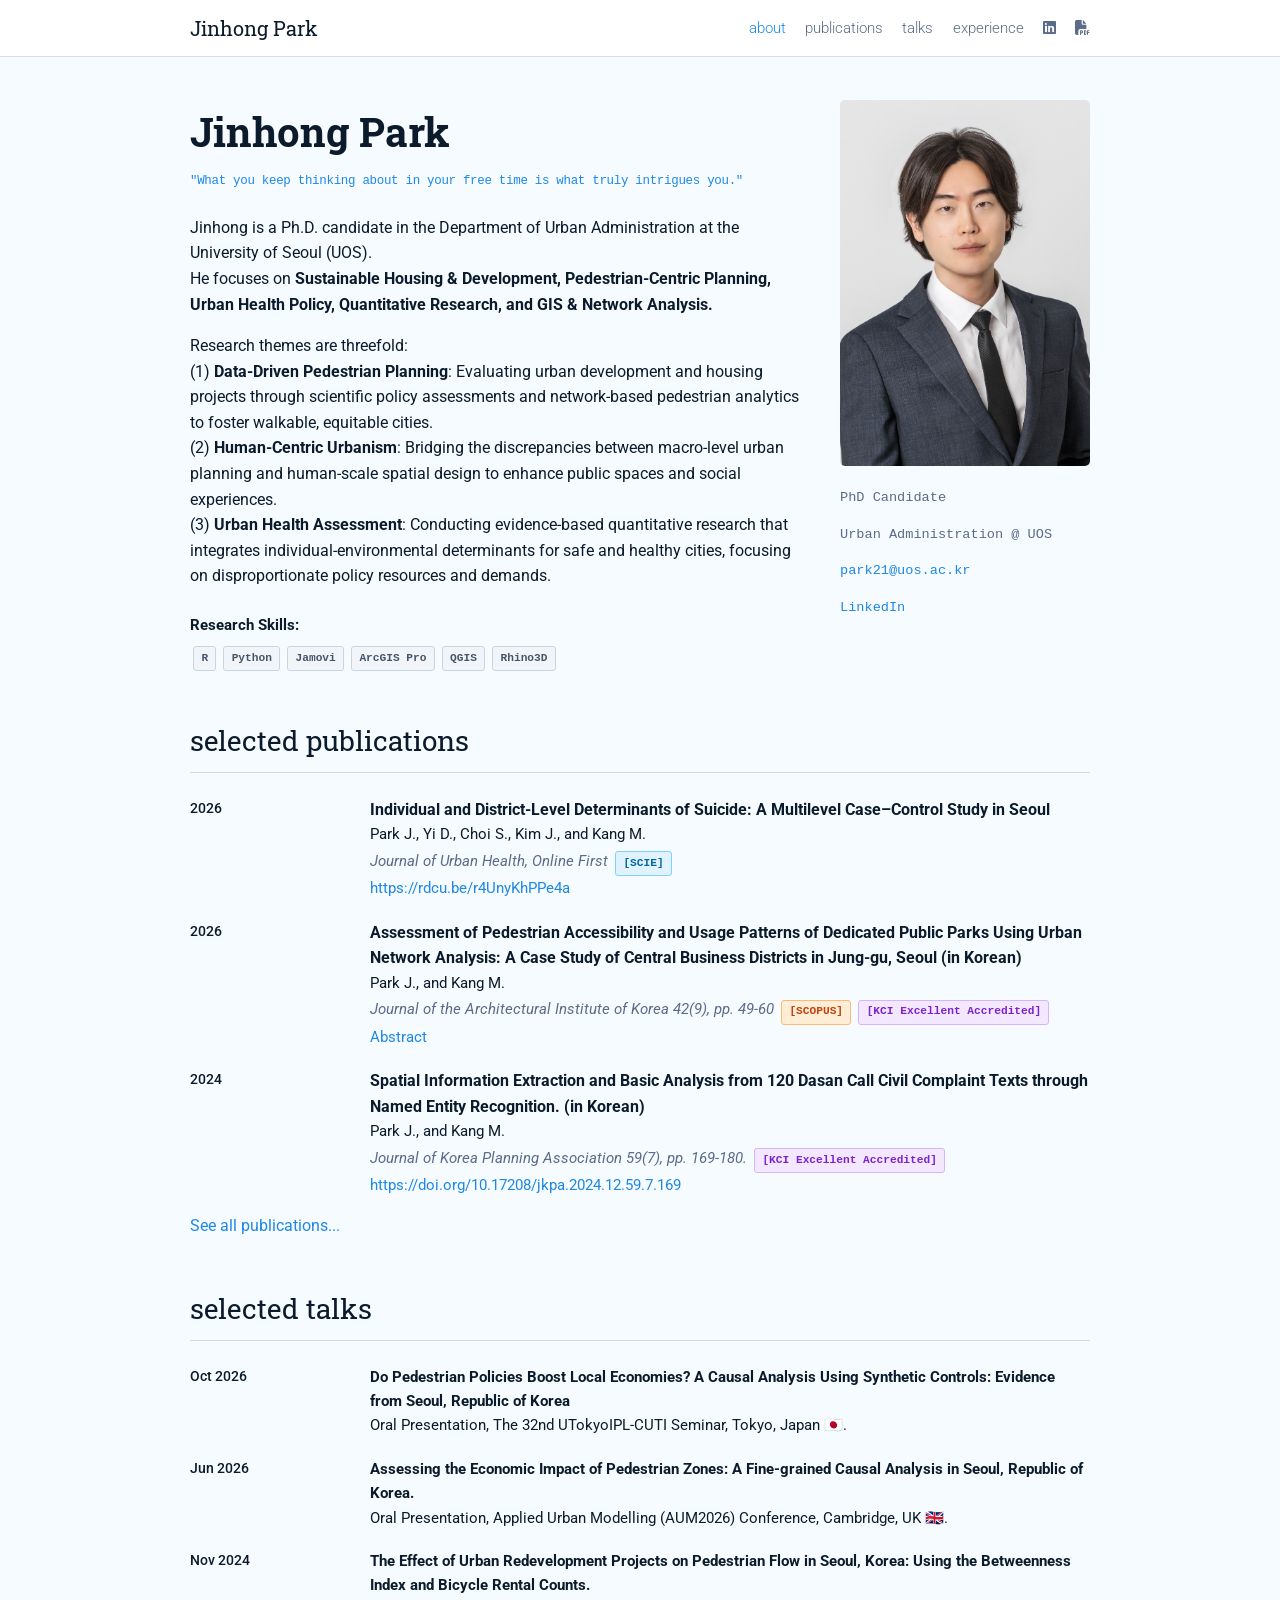
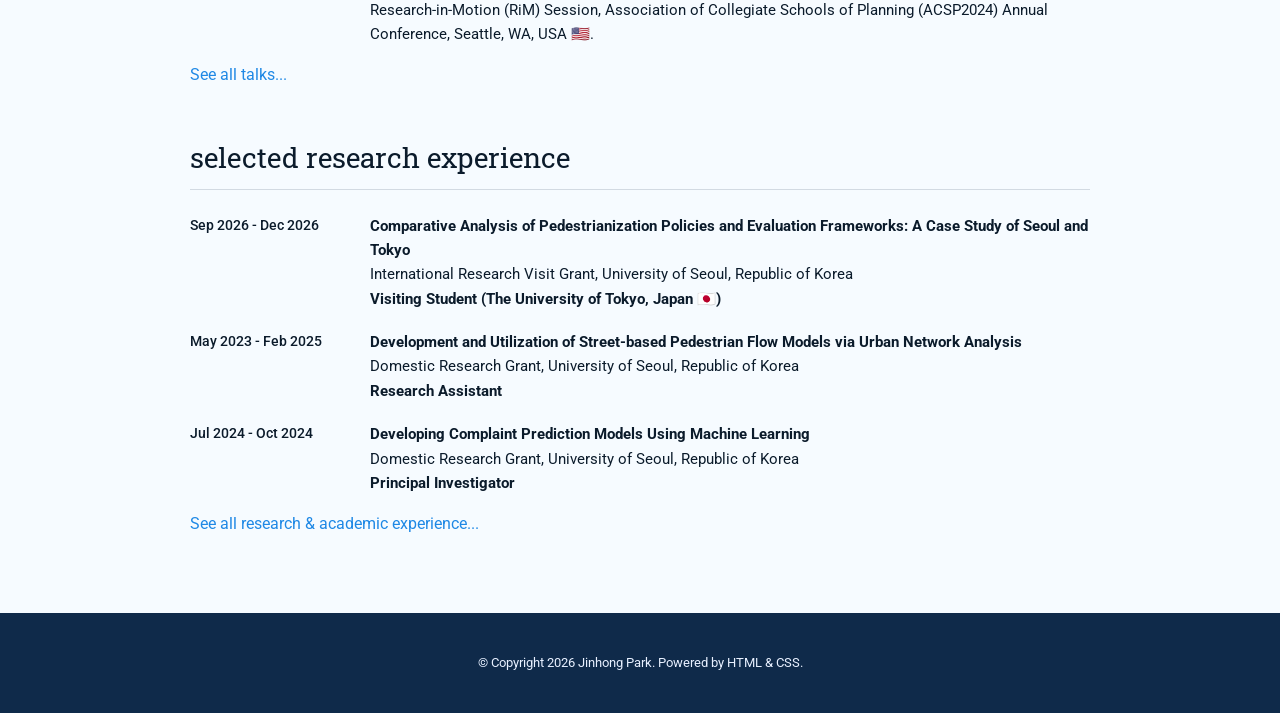
==== commit 96baeea6: "Update index.html" ====
--- a/index.html
+++ b/index.html
@@ -74,7 +74,7 @@
                         <div class="news-content pub-item">
                             <strong class="pub-title">Individual and District-Level Determinants of Suicide: A Multilevel Case–Control Study in Seoul</strong><br>
                             Park J., Yi D., Choi S., Kim J., and Kang M.<br>
-                            <em>Journal of Urban Health</em>
+                            <em>Journal of Urban Health, Online First</em>
                             <span class="pub-tag scie">[SCIE]</span><br>
                             <a href="https://rdcu.be/r4UnyKhPPe4a" target="_blank" rel="noopener noreferrer">https://rdcu.be/r4UnyKhPPe4a</a>                            
                         </div>
